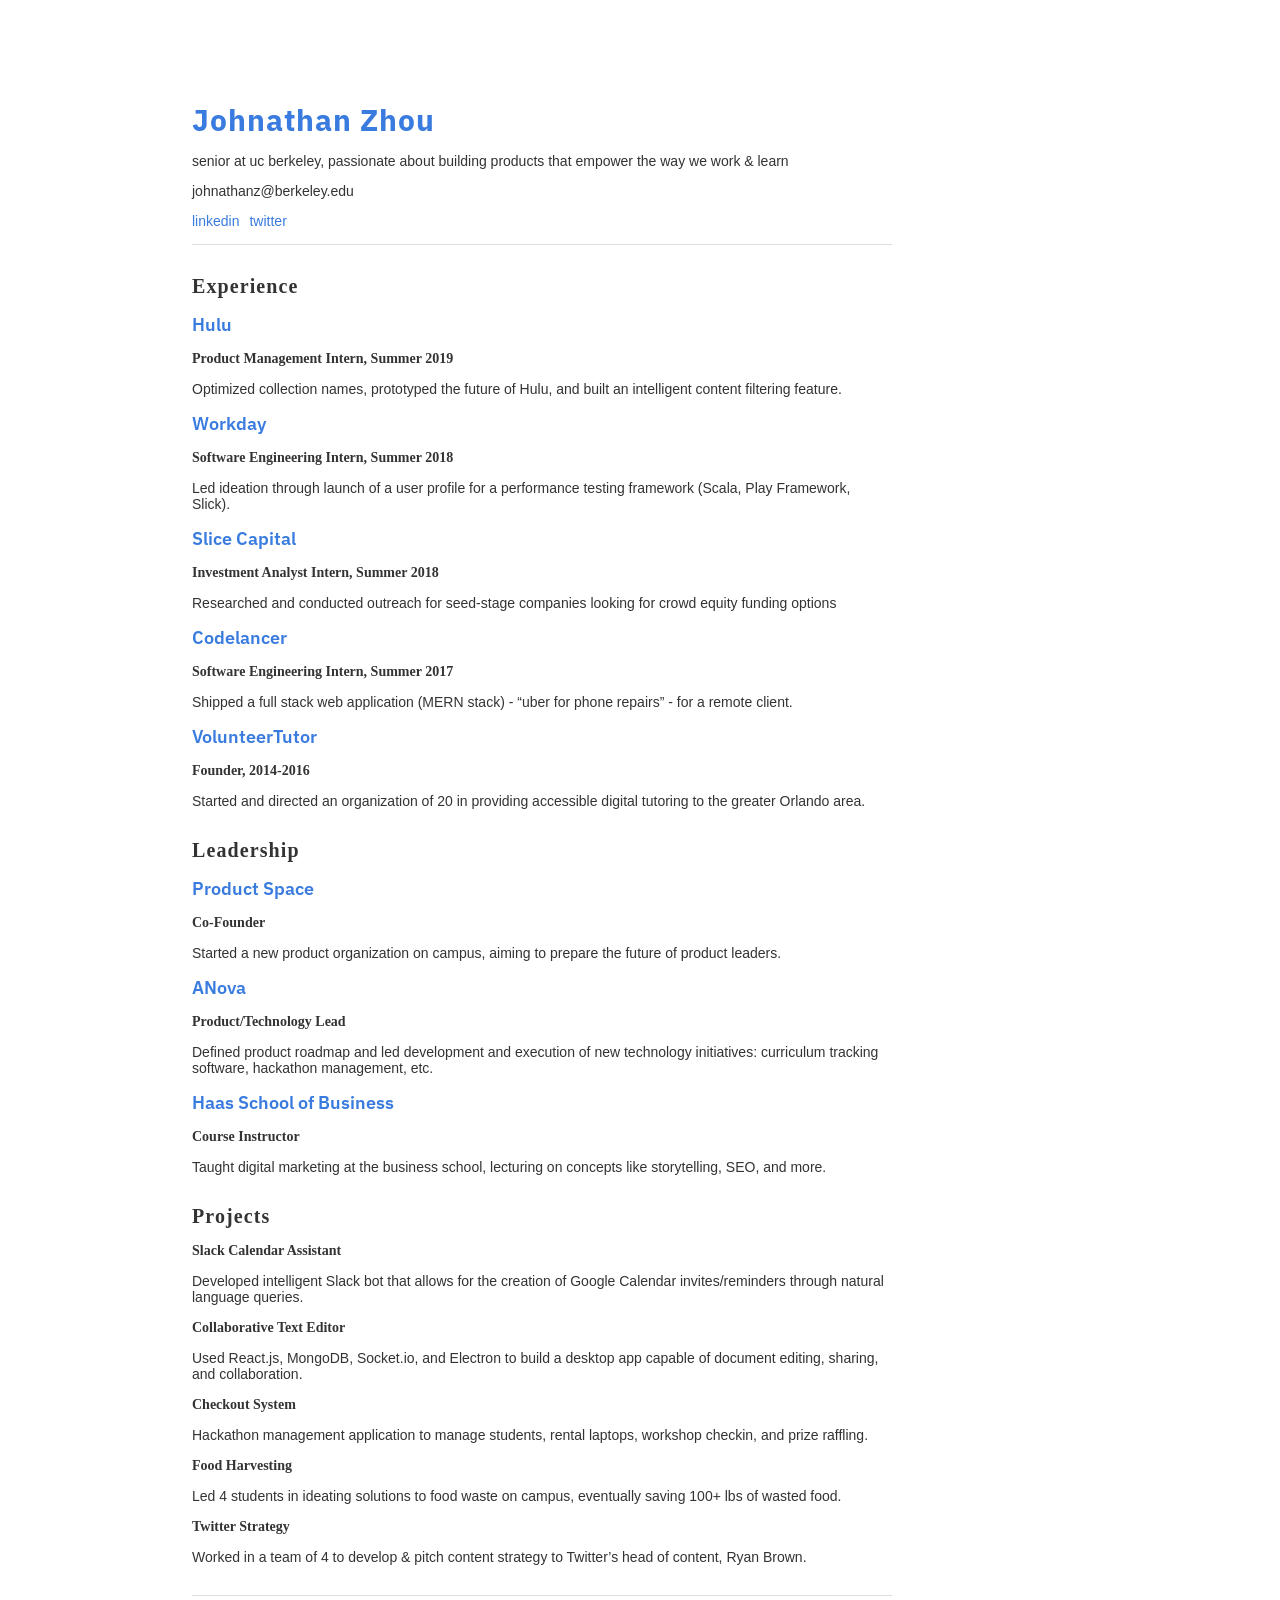
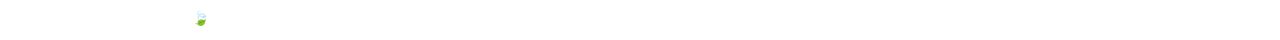
==== index.html @ 35e7fdc7 "fixed index merge" ====
<!-- Meta -->
<meta http-equiv="Content-Type" content="text/html; charset=UTF-8" />
<meta name="viewport" content="width=device-width, initial-scale=1.0, maximum-scale=1.0, user-scalable=0" />
<!-- For Google Site Verification -->
<!-- <meta name="google-site-verification" content="YuTOY7X219K3nDFGQhK0ZhWAs9W1rGL5djqGtCT5RRY" /> -->

<!-- Meta: For LinkedIn -->
<meta property='og:title' content="Johnathan Zhou" />
<meta property='og:image' content="https://ibb.co/ckx13H" />
<meta property='og:description' content="Johnathan Zhou's personal website" />
<meta property='og:url' content="https://johnathanzhou.com" />

<!-- Title -->
<title>Johnathan Zhou </title>

<link rel="shortcut icon" href="./fav.jpg">
<link rel="apple-touch-icon" href="./fav.jpg">
<link rel="apple-touch-icon" sizes="76x76" href="./fav.jpg">

<html>
  <head></head>
  <script></script>
  <link href="https://fonts.googleapis.com/css?family=IBM+Plex+Sans&display=swap" rel="stylesheet">
  <link href="https://rsms.me/inter/inter.css" rel="stylesheet">
  <link rel="stylesheet" href="./assets/css/main.css">
  <body>
    <header>
    </header>
    <div class="title"><a href="johnathanzhou.com" >Johnathan Zhou</a>       </div>
    <p>senior at uc berkeley, passionate about building products that empower the way we work & learn</p>
    <p>johnathanz@berkeley.edu </p>
    <div class="links">
      <a href="https://linkedin.com/in/johnathanz">linkedin</a>
      <a href="https://twitter.com/johnathanzhou">twitter</a>
    </div>
    <h1>Experience</h1>
    <h2><a href="https://hulu.com">Hulu</a></h2>
    <h3>Product Management Intern, Summer 2019</h3>
    <p>Optimized collection names, prototyped the future of Hulu, and built an intelligent content filtering feature.</p>
    <h2><a href="https://workday.com">Workday</a></h2>
    <h3>Software Engineering Intern, Summer 2018</h3>
    <p>Led ideation through launch of a user profile for a performance testing framework (Scala, Play Framework, Slick).</p>
    <h2><a href="https://slice.capital">Slice Capital</a></h2>
    <h3>Investment Analyst Intern, Summer 2018</h3>
    <p>Researched and conducted outreach for seed-stage companies looking for crowd equity funding options</p>
    <h2><a href="#">Codelancer</a></h2>
    <h3>Software Engineering Intern, Summer 2017</h3>
    <p>Shipped a full stack web application (MERN stack) -  “uber for phone repairs” - for a remote client.</p>
    <h2><a href="#">VolunteerTutor</a></h2>
    <h3>Founder, 2014-2016</h3>
    <p>Started and directed an organization of 20 in providing accessible digital tutoring to the greater Orlando area.</p>
    <h1>Leadership</h1>
    <h2><a href="https://productspace.org">Product Space</a></h2>
    <h3>Co-Founder</h3>
    <p>Started a new product organization on campus, aiming to prepare the future of product leaders.</p>
    <h2><a href="https://berkeleyanova.org">ANova</a></h2>
    <h3>Product/Technology Lead</h3>
    <p>Defined product roadmap and led development and execution of new technology initiatives: curriculum tracking software, hackathon management, etc. </p>
    <h2><a href="https://haas.berkeley.edu">Haas School of Business</a></h2>
    <h3>Course Instructor</h3>
    <p>Taught digital marketing at the business school, lecturing on concepts like storytelling, SEO, and more.</p>
    <h1>Projects</h1>
    <h3>Slack Calendar Assistant</h3>
    <p>Developed intelligent Slack bot that allows for the creation of Google Calendar invites/reminders through natural language queries.</p>
    <h3>Collaborative Text Editor</h3>
    <p>Used React.js, MongoDB, Socket.io, and Electron to build a desktop app capable of document editing, sharing, and collaboration.</p>
    <h3>Checkout System</h3>
    <p>Hackathon management application to manage students, rental laptops, workshop checkin, and prize raffling.</p>
    <h3>Food Harvesting</h3>
    <p>Led 4 students in ideating solutions to food waste on campus, eventually saving 100+ lbs of wasted food.</p>
        <h3>Twitter Strategy</h3>
    <p>Worked in a team of 4 to develop & pitch content strategy to Twitter’s head of content, Ryan Brown. </p>
    <footer>
      <p>🍃</p>
    </footer>
  </body>
</html>
---- assets/css/main.css ----
body {
    background-color: #fff;
    font: normal 14px "Inter", "Helvetica Neue", Helvetica, Arial, sans-serif;
    color: #333;
    max-width: 700px;
    width: 70%;
    margin-left: 15%;
    margin-top: 100px;
}

footer {
  border-top: 1px solid #ddd;
  margin-top: 30px;
}

.title {
  font-family: "IBM Plex Sans";
  font-size: 30px;
  font-weight: 900;
  letter-spacing: 1px
}

h1 {
  font: 600 20px "Inter";
  line-height: normal;
  letter-spacing: 1.1px;
  margin: 30px 0 10px 0;
}

h2 {
  font: 600 18px "IBM Plex Sans";
}

h3 {
  font: normal 14px "Inter";
  font-weight: 600;
  margin-top: 15px;
}

.links {
  display: flex;
  flex-flow: row wrap;
  list-style: none;
  padding: 0 0 15px 0;
  border-bottom: 1px solid #ddd
}

.links a {
  margin-right: 10px
}

a {
  color: #397bde;
  text-decoration: none;
  position: relative;
}

a:hover {
  background-image:-webkit-gradient(linear,left top,right top,color-stop(0,#ff4c7c),color-stop(90%,#09f));
  background-image:
    gradient(linear,left top,right        top,color-stop(0,#f22),color-stop(.15,#f2f),color-stop(.3,#22f),color-stop(.45,#2ff),color-stop(.6,#2f2),color-stop(.75,#2f2),color-stop(.9,#ff2),color-stop(1,#f22));
  color:transparent;
  -webkit-background-clip: text;
  background-clip: text;
   transition-delay:0.2s;
  transition: 1s ease;

}

a::after  {
  content:"";
  position: absolute;
  bottom: -2px;
  left:0%;
  width: 0;
  height: 1px;
  background-image:-webkit-gradient(linear,left top,right top,color-stop(0,#ff4c7c),color-stop(90%,#09f));  transform-origin:left;
  transition:width 0.7s ease;
}

a:hover::after {
    width:100%;
}
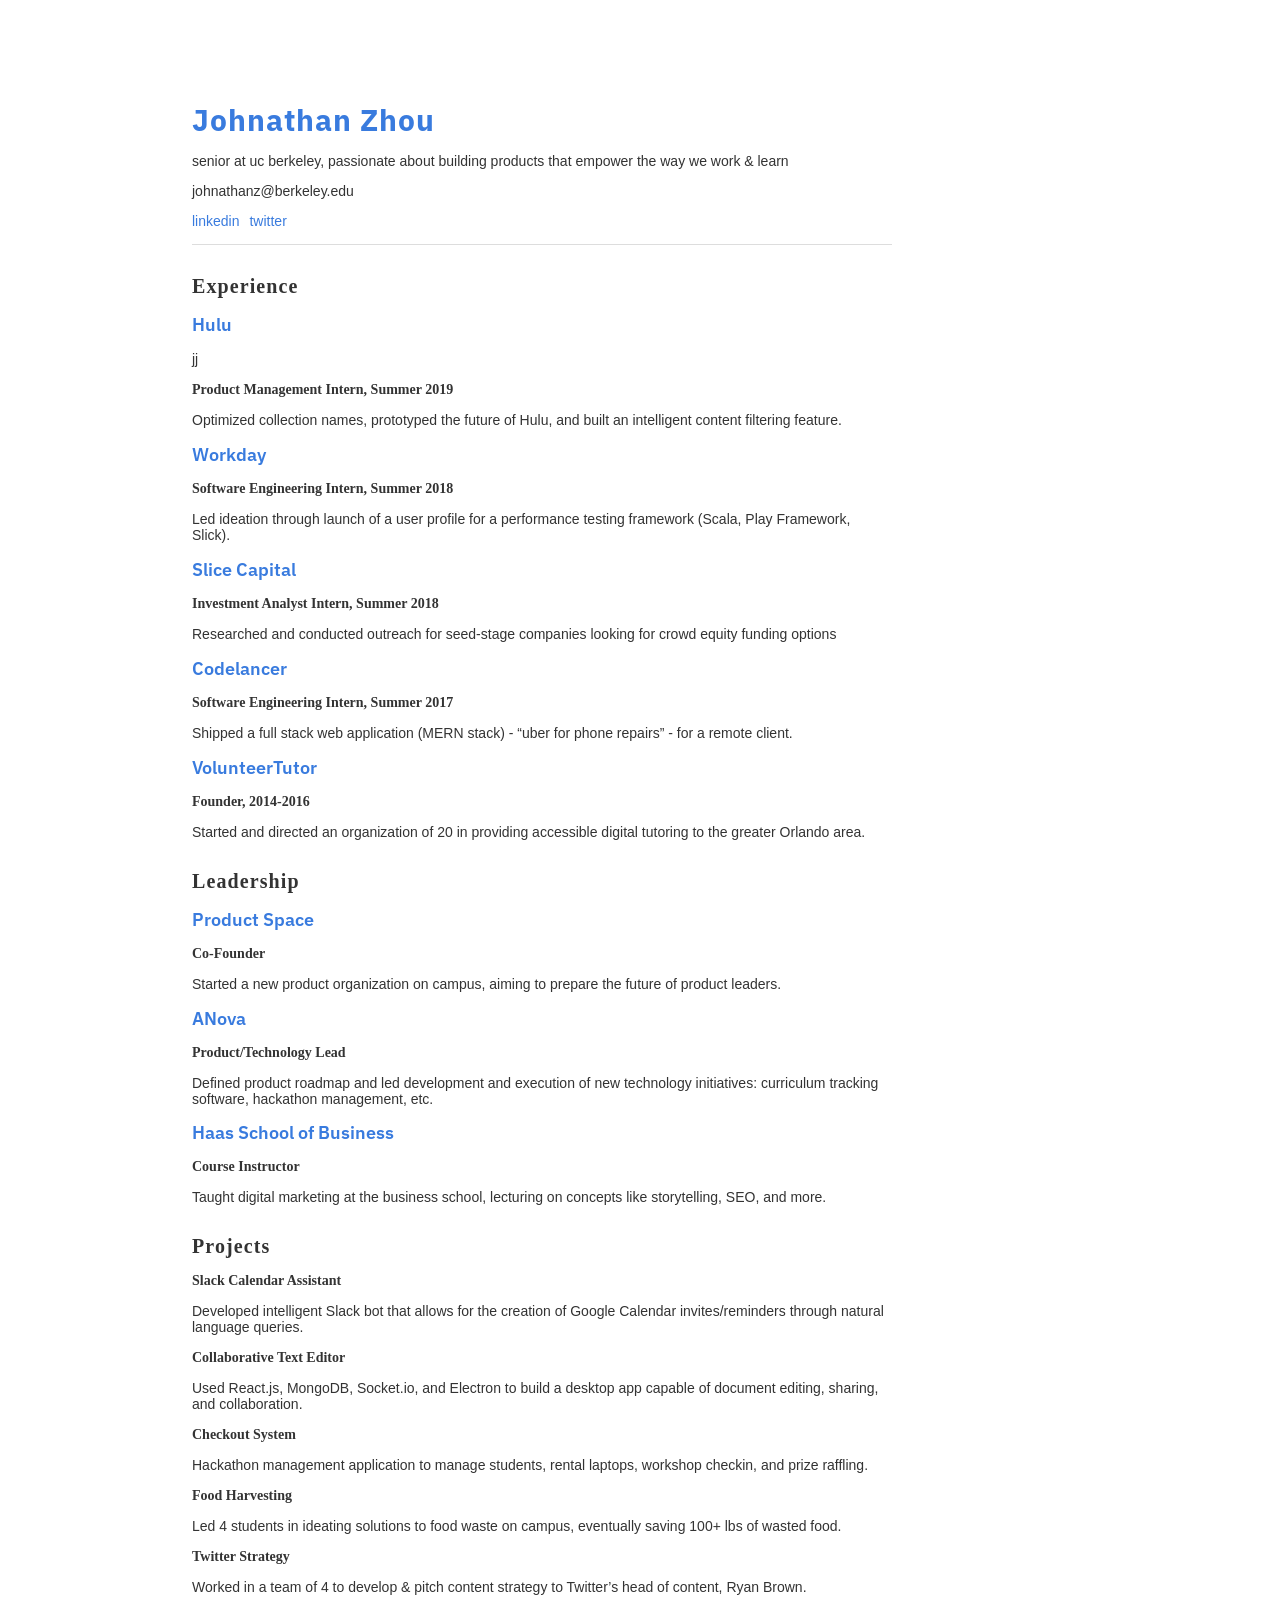
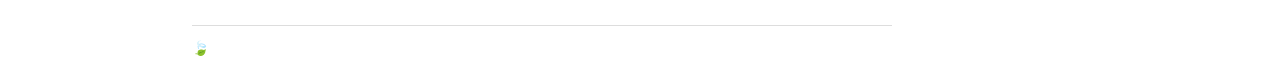
==== commit 87d09449: "added target=blank and fixed self directing home click" ====
--- a/index.html
+++ b/index.html
@@ -28,37 +28,37 @@
   <body>
     <header>
     </header>
-    <div class="title"><a href="johnathanzhou.com" >Johnathan Zhou</a>       </div>
+    <div class="title"><a target="_blank" href="https://johnathanzhou.com">Johnathan Zhou</a>       </div>
     <p>senior at uc berkeley, passionate about building products that empower the way we work & learn</p>
     <p>johnathanz@berkeley.edu </p>
     <div class="links">
-      <a href="https://linkedin.com/in/johnathanz">linkedin</a>
-      <a href="https://twitter.com/johnathanzhou">twitter</a>
+      <a target="_blank" href="https://linkedin.com/in/johnathanz">linkedin</a>
+      <a target="_blank" href="https://twitter.com/johnathanzhou">twitter</a>
     </div>
     <h1>Experience</h1>
-    <h2><a href="https://hulu.com">Hulu</a></h2>
+    <h2><a target="_blank" href="https://hulu.com">Hulu</a></h2>jj
     <h3>Product Management Intern, Summer 2019</h3>
     <p>Optimized collection names, prototyped the future of Hulu, and built an intelligent content filtering feature.</p>
-    <h2><a href="https://workday.com">Workday</a></h2>
+    <h2><a target="_blank" href="https://workday.com">Workday</a></h2>
     <h3>Software Engineering Intern, Summer 2018</h3>
     <p>Led ideation through launch of a user profile for a performance testing framework (Scala, Play Framework, Slick).</p>
-    <h2><a href="https://slice.capital">Slice Capital</a></h2>
+    <h2><a target="_blank" href="https://slice.capital">Slice Capital</a></h2>
     <h3>Investment Analyst Intern, Summer 2018</h3>
     <p>Researched and conducted outreach for seed-stage companies looking for crowd equity funding options</p>
-    <h2><a href="#">Codelancer</a></h2>
+    <h2><a target="_blank" href="#">Codelancer</a></h2>
     <h3>Software Engineering Intern, Summer 2017</h3>
     <p>Shipped a full stack web application (MERN stack) -  “uber for phone repairs” - for a remote client.</p>
-    <h2><a href="#">VolunteerTutor</a></h2>
+    <h2><a target="_blank" href="#">VolunteerTutor</a></h2>
     <h3>Founder, 2014-2016</h3>
     <p>Started and directed an organization of 20 in providing accessible digital tutoring to the greater Orlando area.</p>
     <h1>Leadership</h1>
-    <h2><a href="https://productspace.org">Product Space</a></h2>
+    <h2><a target="_blank" href="https://productspace.org">Product Space</a></h2>
     <h3>Co-Founder</h3>
     <p>Started a new product organization on campus, aiming to prepare the future of product leaders.</p>
-    <h2><a href="https://berkeleyanova.org">ANova</a></h2>
+    <h2><a target="_blank" href="https://berkeleyanova.org">ANova</a></h2>
     <h3>Product/Technology Lead</h3>
     <p>Defined product roadmap and led development and execution of new technology initiatives: curriculum tracking software, hackathon management, etc. </p>
-    <h2><a href="https://haas.berkeley.edu">Haas School of Business</a></h2>
+    <h2><a target="_blank" href="https://haas.berkeley.edu">Haas School of Business</a></h2>
     <h3>Course Instructor</h3>
     <p>Taught digital marketing at the business school, lecturing on concepts like storytelling, SEO, and more.</p>
     <h1>Projects</h1>
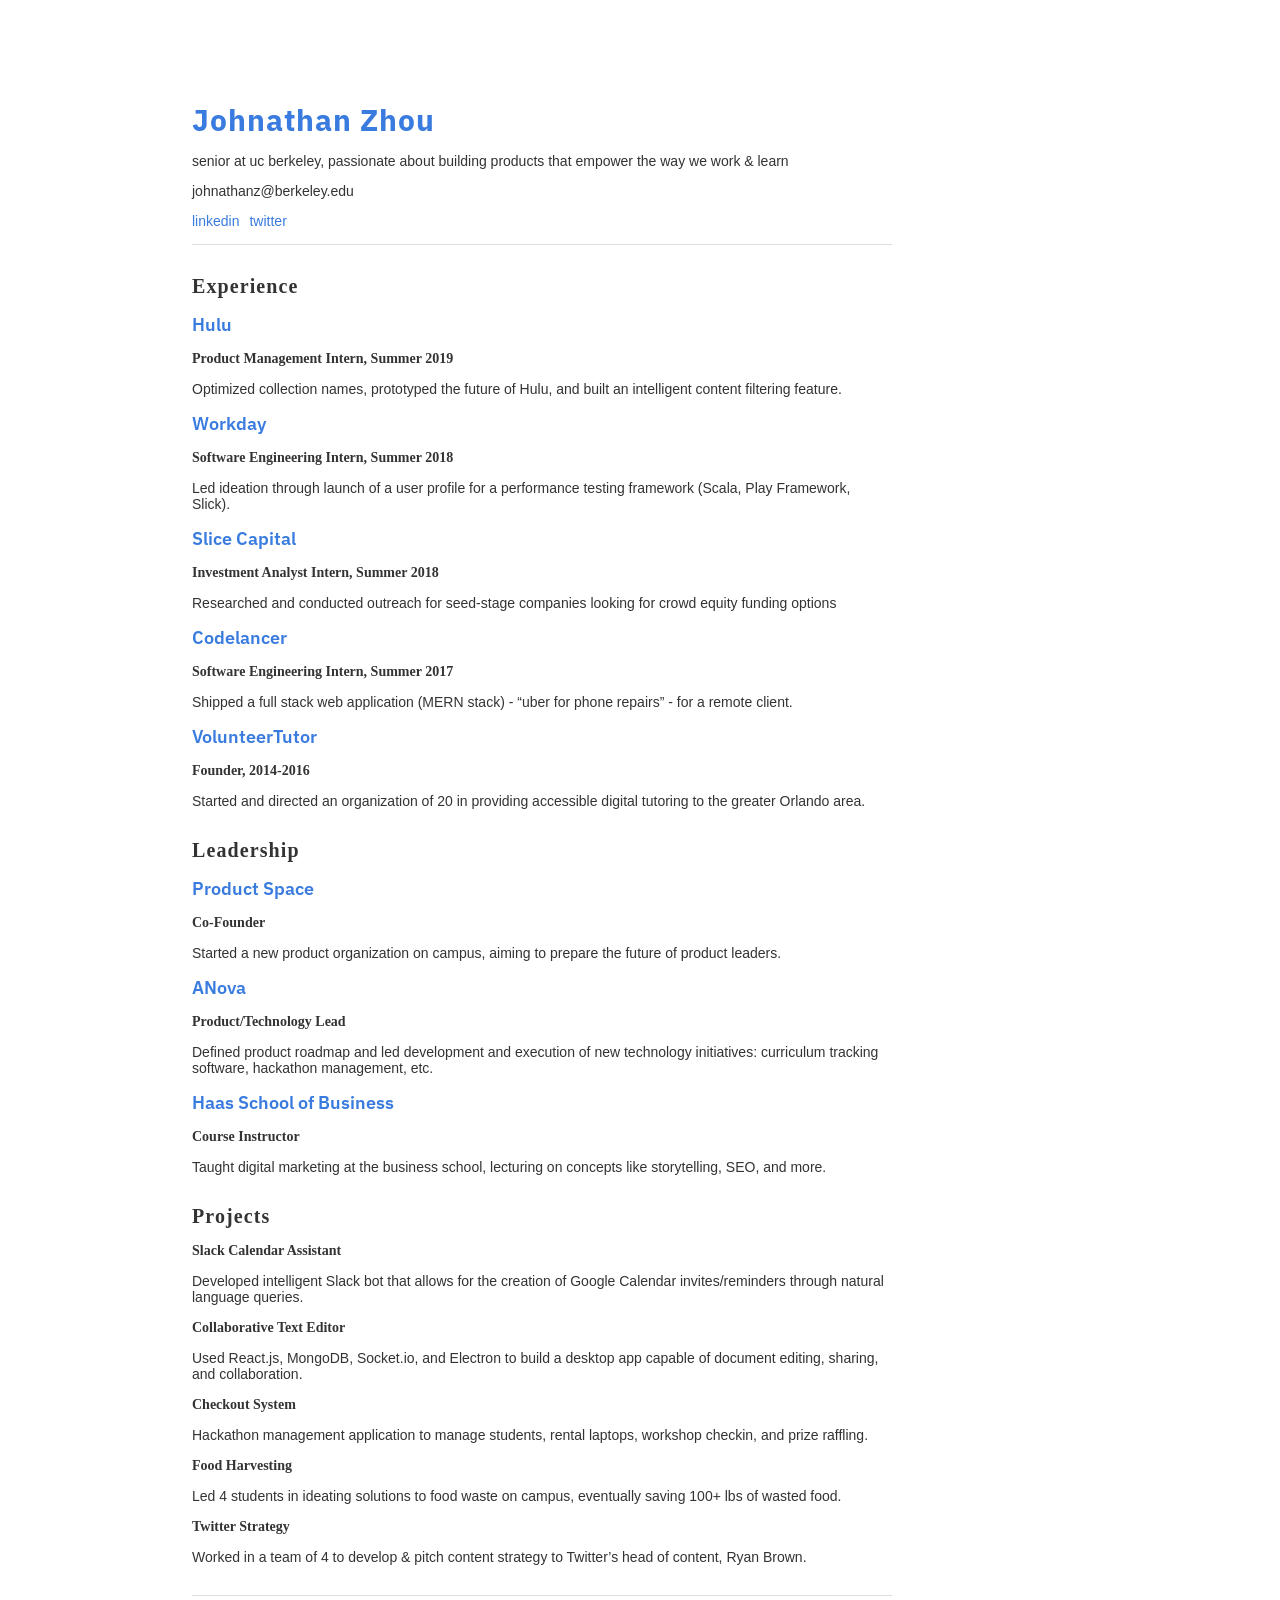
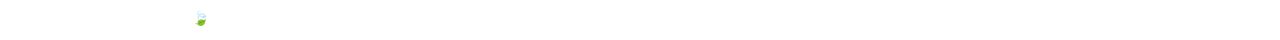
==== commit be33d6b4: "removed target blank from blank links" ====
--- a/index.html
+++ b/index.html
@@ -36,7 +36,7 @@
       <a target="_blank" href="https://twitter.com/johnathanzhou">twitter</a>
     </div>
     <h1>Experience</h1>
-    <h2><a target="_blank" href="https://hulu.com">Hulu</a></h2>jj
+    <h2><a target="_blank" href="https://hulu.com">Hulu</a></h2>
     <h3>Product Management Intern, Summer 2019</h3>
     <p>Optimized collection names, prototyped the future of Hulu, and built an intelligent content filtering feature.</p>
     <h2><a target="_blank" href="https://workday.com">Workday</a></h2>
@@ -45,10 +45,10 @@
     <h2><a target="_blank" href="https://slice.capital">Slice Capital</a></h2>
     <h3>Investment Analyst Intern, Summer 2018</h3>
     <p>Researched and conducted outreach for seed-stage companies looking for crowd equity funding options</p>
-    <h2><a target="_blank" href="#">Codelancer</a></h2>
+    <h2><a href="#">Codelancer</a></h2>
     <h3>Software Engineering Intern, Summer 2017</h3>
     <p>Shipped a full stack web application (MERN stack) -  “uber for phone repairs” - for a remote client.</p>
-    <h2><a target="_blank" href="#">VolunteerTutor</a></h2>
+    <h2><a href="#">VolunteerTutor</a></h2>
     <h3>Founder, 2014-2016</h3>
     <p>Started and directed an organization of 20 in providing accessible digital tutoring to the greater Orlando area.</p>
     <h1>Leadership</h1>
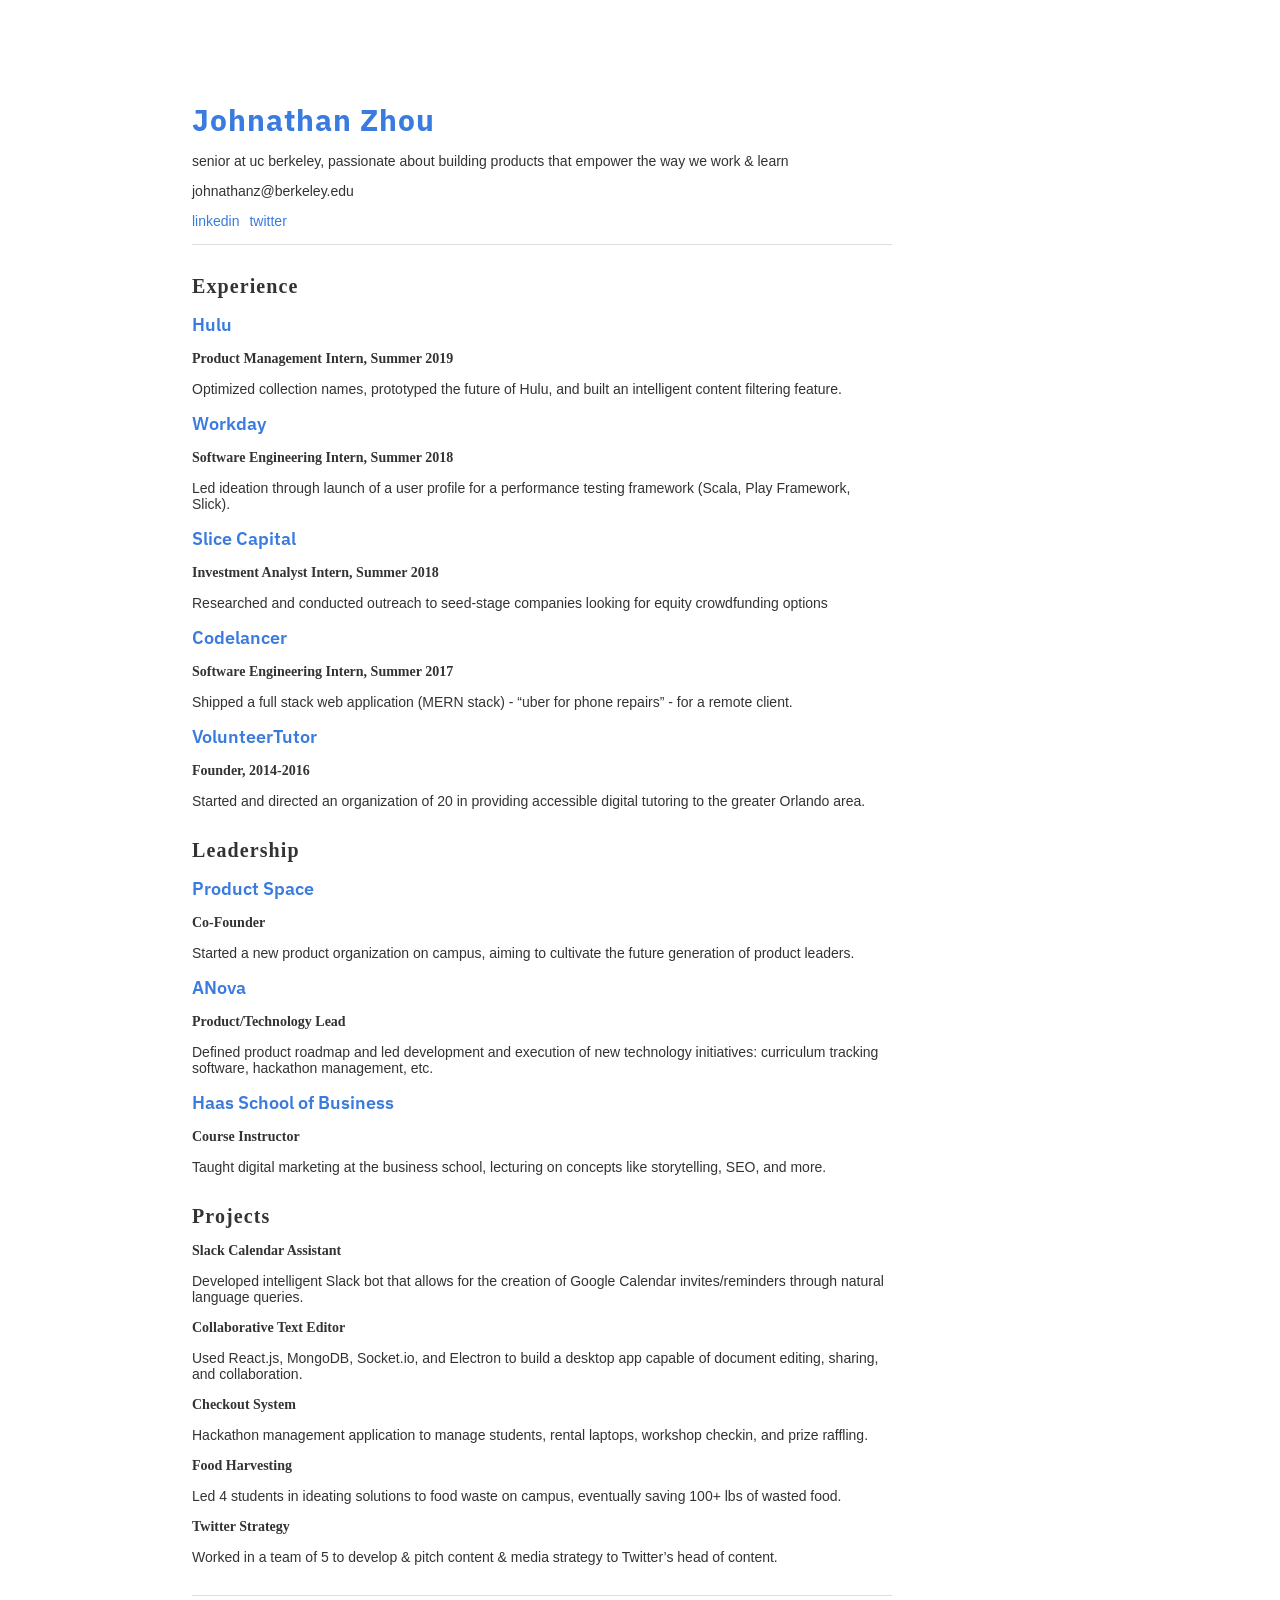
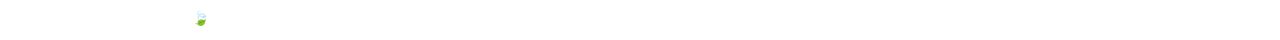
==== commit 565687ab: "fixed a couple things in content" ====
--- a/index.html
+++ b/index.html
@@ -28,7 +28,7 @@
   <body>
     <header>
     </header>
-    <div class="title"><a target="_blank" href="https://johnathanzhou.com">Johnathan Zhou</a>       </div>
+    <div class="title"><a href="https://johnathanzhou.com">Johnathan Zhou</a></div>
     <p>senior at uc berkeley, passionate about building products that empower the way we work & learn</p>
     <p>johnathanz@berkeley.edu </p>
     <div class="links">
@@ -44,7 +44,7 @@
     <p>Led ideation through launch of a user profile for a performance testing framework (Scala, Play Framework, Slick).</p>
     <h2><a target="_blank" href="https://slice.capital">Slice Capital</a></h2>
     <h3>Investment Analyst Intern, Summer 2018</h3>
-    <p>Researched and conducted outreach for seed-stage companies looking for crowd equity funding options</p>
+    <p>Researched and conducted outreach to seed-stage companies looking for equity crowdfunding options</p>
     <h2><a href="#">Codelancer</a></h2>
     <h3>Software Engineering Intern, Summer 2017</h3>
     <p>Shipped a full stack web application (MERN stack) -  “uber for phone repairs” - for a remote client.</p>
@@ -54,7 +54,7 @@
     <h1>Leadership</h1>
     <h2><a target="_blank" href="https://productspace.org">Product Space</a></h2>
     <h3>Co-Founder</h3>
-    <p>Started a new product organization on campus, aiming to prepare the future of product leaders.</p>
+    <p>Started a new product organization on campus, aiming to cultivate the future generation of product leaders.</p>
     <h2><a target="_blank" href="https://berkeleyanova.org">ANova</a></h2>
     <h3>Product/Technology Lead</h3>
     <p>Defined product roadmap and led development and execution of new technology initiatives: curriculum tracking software, hackathon management, etc. </p>
@@ -70,8 +70,8 @@
     <p>Hackathon management application to manage students, rental laptops, workshop checkin, and prize raffling.</p>
     <h3>Food Harvesting</h3>
     <p>Led 4 students in ideating solutions to food waste on campus, eventually saving 100+ lbs of wasted food.</p>
-        <h3>Twitter Strategy</h3>
-    <p>Worked in a team of 4 to develop & pitch content strategy to Twitter’s head of content, Ryan Brown. </p>
+    <h3>Twitter Strategy</h3>
+    <p>Worked in a team of 5 to develop & pitch content & media strategy to Twitter’s head of content. </p>
     <footer>
       <p>🍃</p>
     </footer>
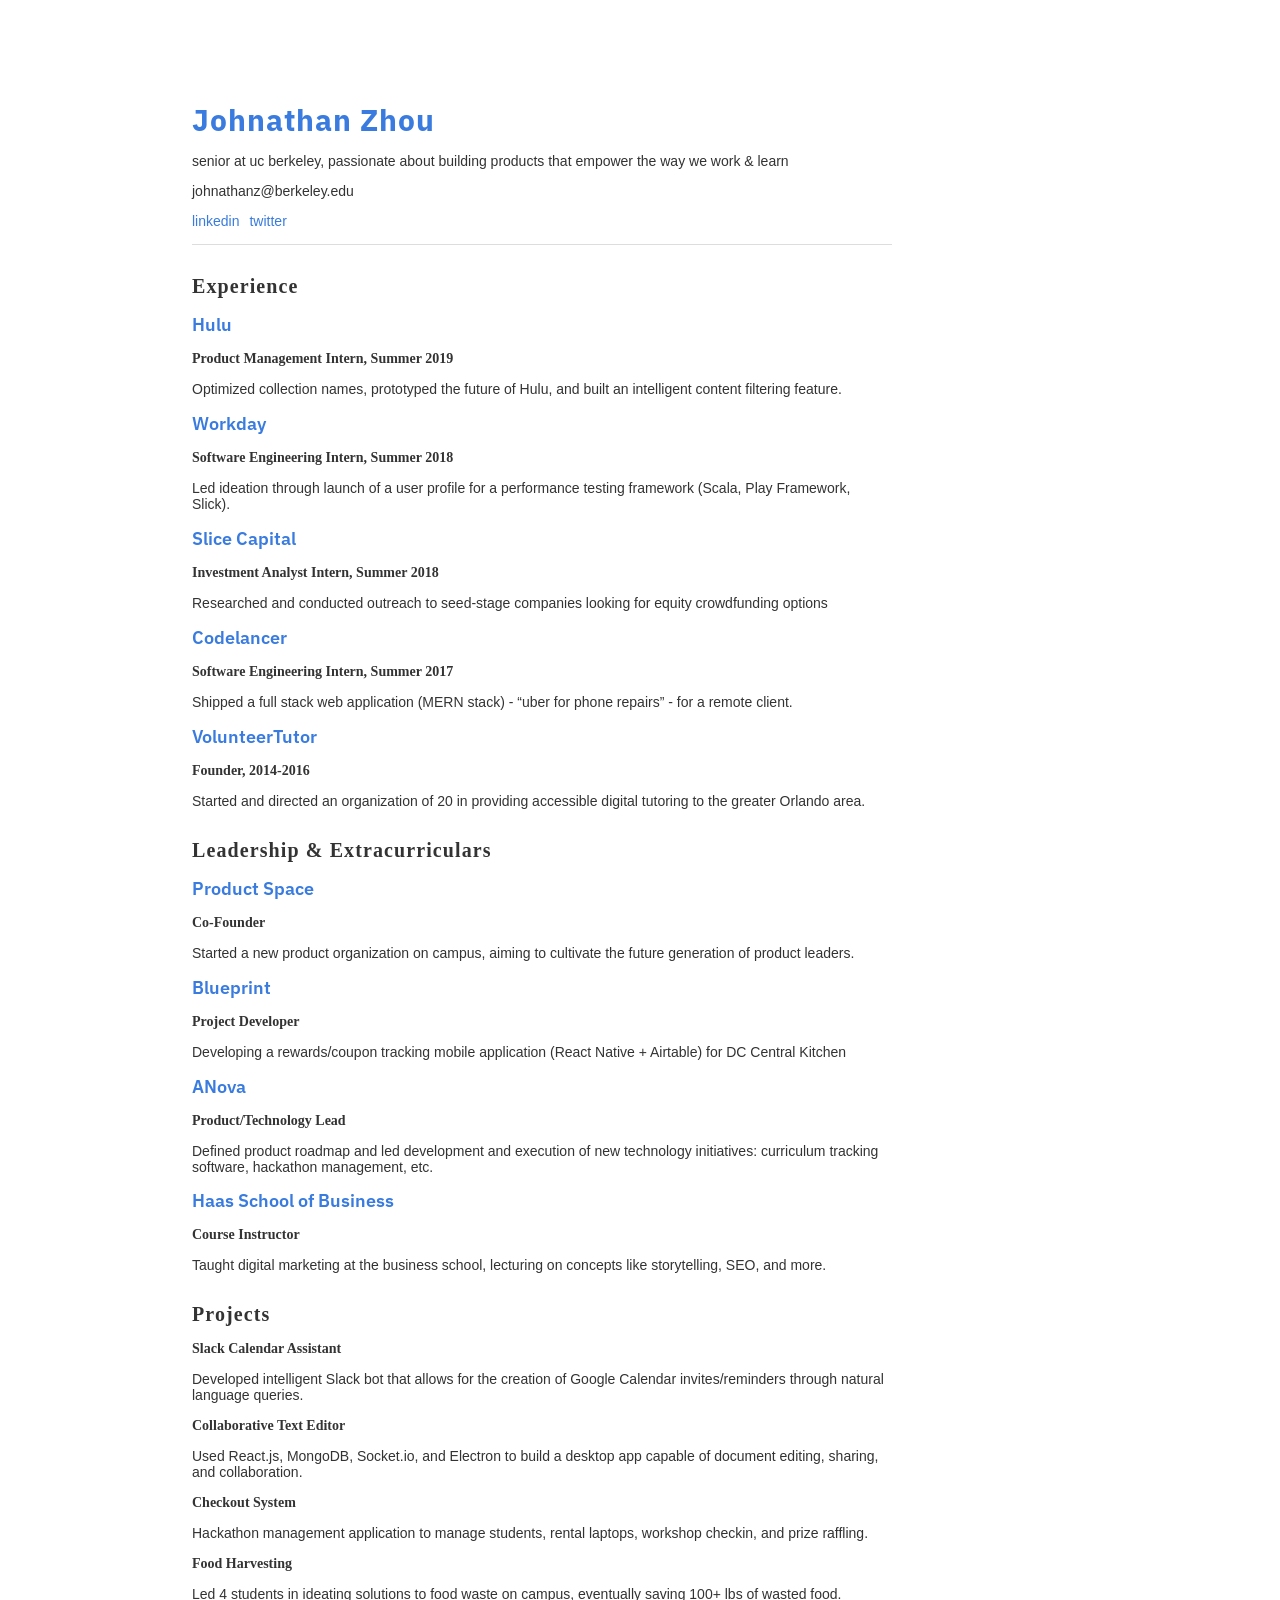
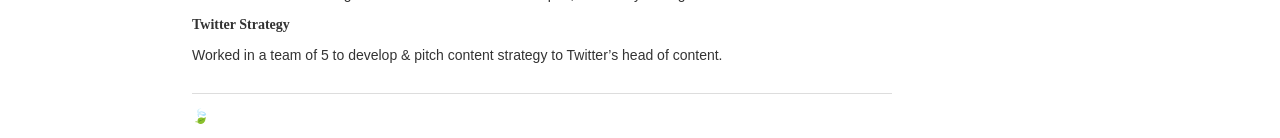
==== commit b70a1cb4: "Fall 2019 updates" ====
--- a/index.html
+++ b/index.html
@@ -51,10 +51,13 @@
     <h2><a href="#">VolunteerTutor</a></h2>
     <h3>Founder, 2014-2016</h3>
     <p>Started and directed an organization of 20 in providing accessible digital tutoring to the greater Orlando area.</p>
-    <h1>Leadership</h1>
+    <h1>Leadership & Extracurriculars</h1>
     <h2><a target="_blank" href="https://productspace.org">Product Space</a></h2>
     <h3>Co-Founder</h3>
     <p>Started a new product organization on campus, aiming to cultivate the future generation of product leaders.</p>
+    <h2><a target="_blank" href="https://calblueprint.org">Blueprint</a></h2>
+    <h3>Project Developer</h3>
+    <p>Developing a rewards/coupon tracking mobile application (React Native + Airtable) for DC Central Kitchen</p>
     <h2><a target="_blank" href="https://berkeleyanova.org">ANova</a></h2>
     <h3>Product/Technology Lead</h3>
     <p>Defined product roadmap and led development and execution of new technology initiatives: curriculum tracking software, hackathon management, etc. </p>
@@ -71,7 +74,7 @@
     <h3>Food Harvesting</h3>
     <p>Led 4 students in ideating solutions to food waste on campus, eventually saving 100+ lbs of wasted food.</p>
     <h3>Twitter Strategy</h3>
-    <p>Worked in a team of 5 to develop & pitch content & media strategy to Twitter’s head of content. </p>
+    <p>Worked in a team of 5 to develop & pitch content strategy to Twitter’s head of content. </p>
     <footer>
       <p>🍃</p>
     </footer>
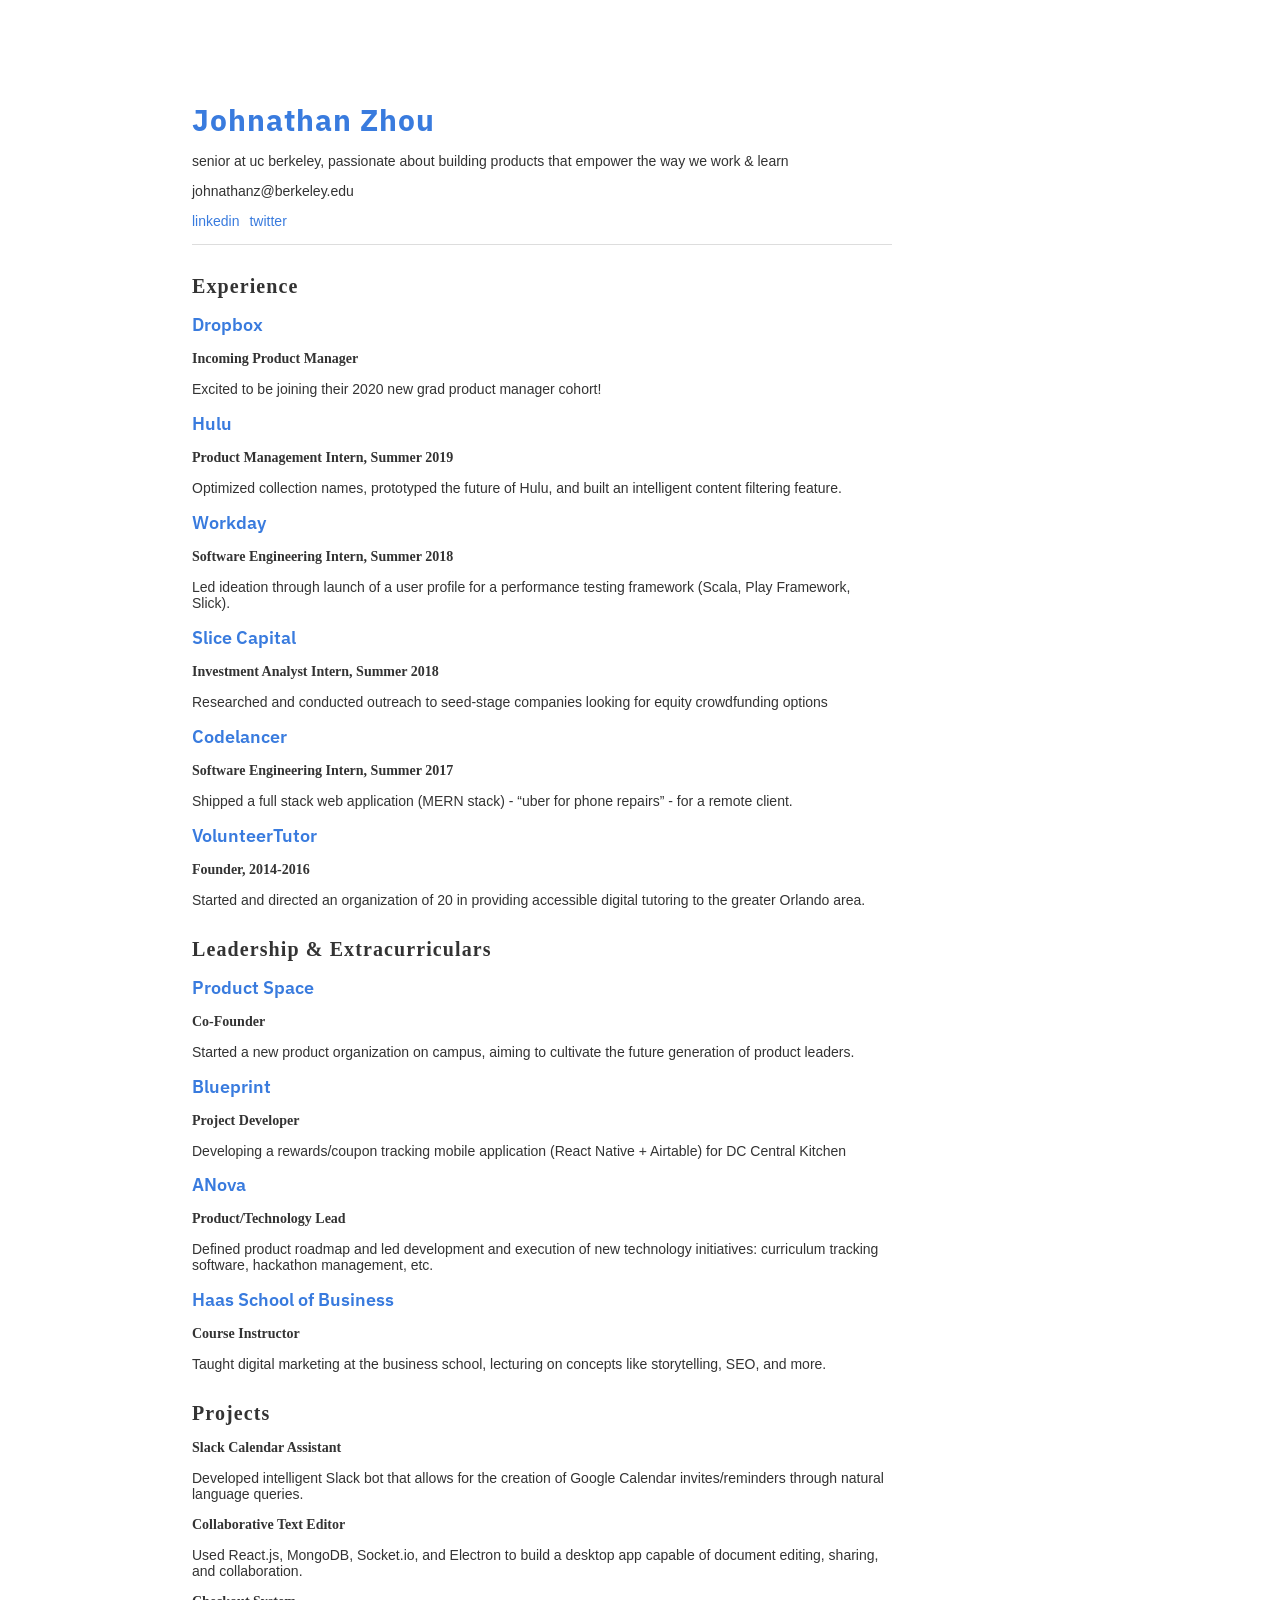
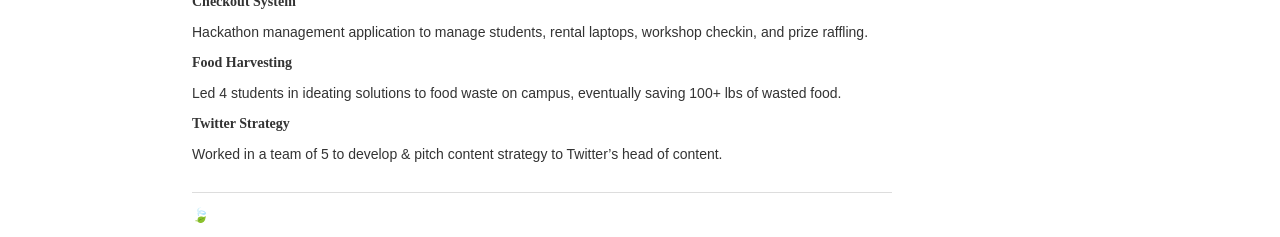
==== commit efc38374: "updated with dbx" ====
--- a/index.html
+++ b/index.html
@@ -36,6 +36,9 @@
       <a target="_blank" href="https://twitter.com/johnathanzhou">twitter</a>
     </div>
     <h1>Experience</h1>
+    <h2><a target="_blank" href="https://dropbox.com.com">Dropbox</a></h2>
+    <h3>Incoming Product Manager</h3>
+    <p>Excited to be joining their 2020 new grad product manager cohort!</p>
     <h2><a target="_blank" href="https://hulu.com">Hulu</a></h2>
     <h3>Product Management Intern, Summer 2019</h3>
     <p>Optimized collection names, prototyped the future of Hulu, and built an intelligent content filtering feature.</p>
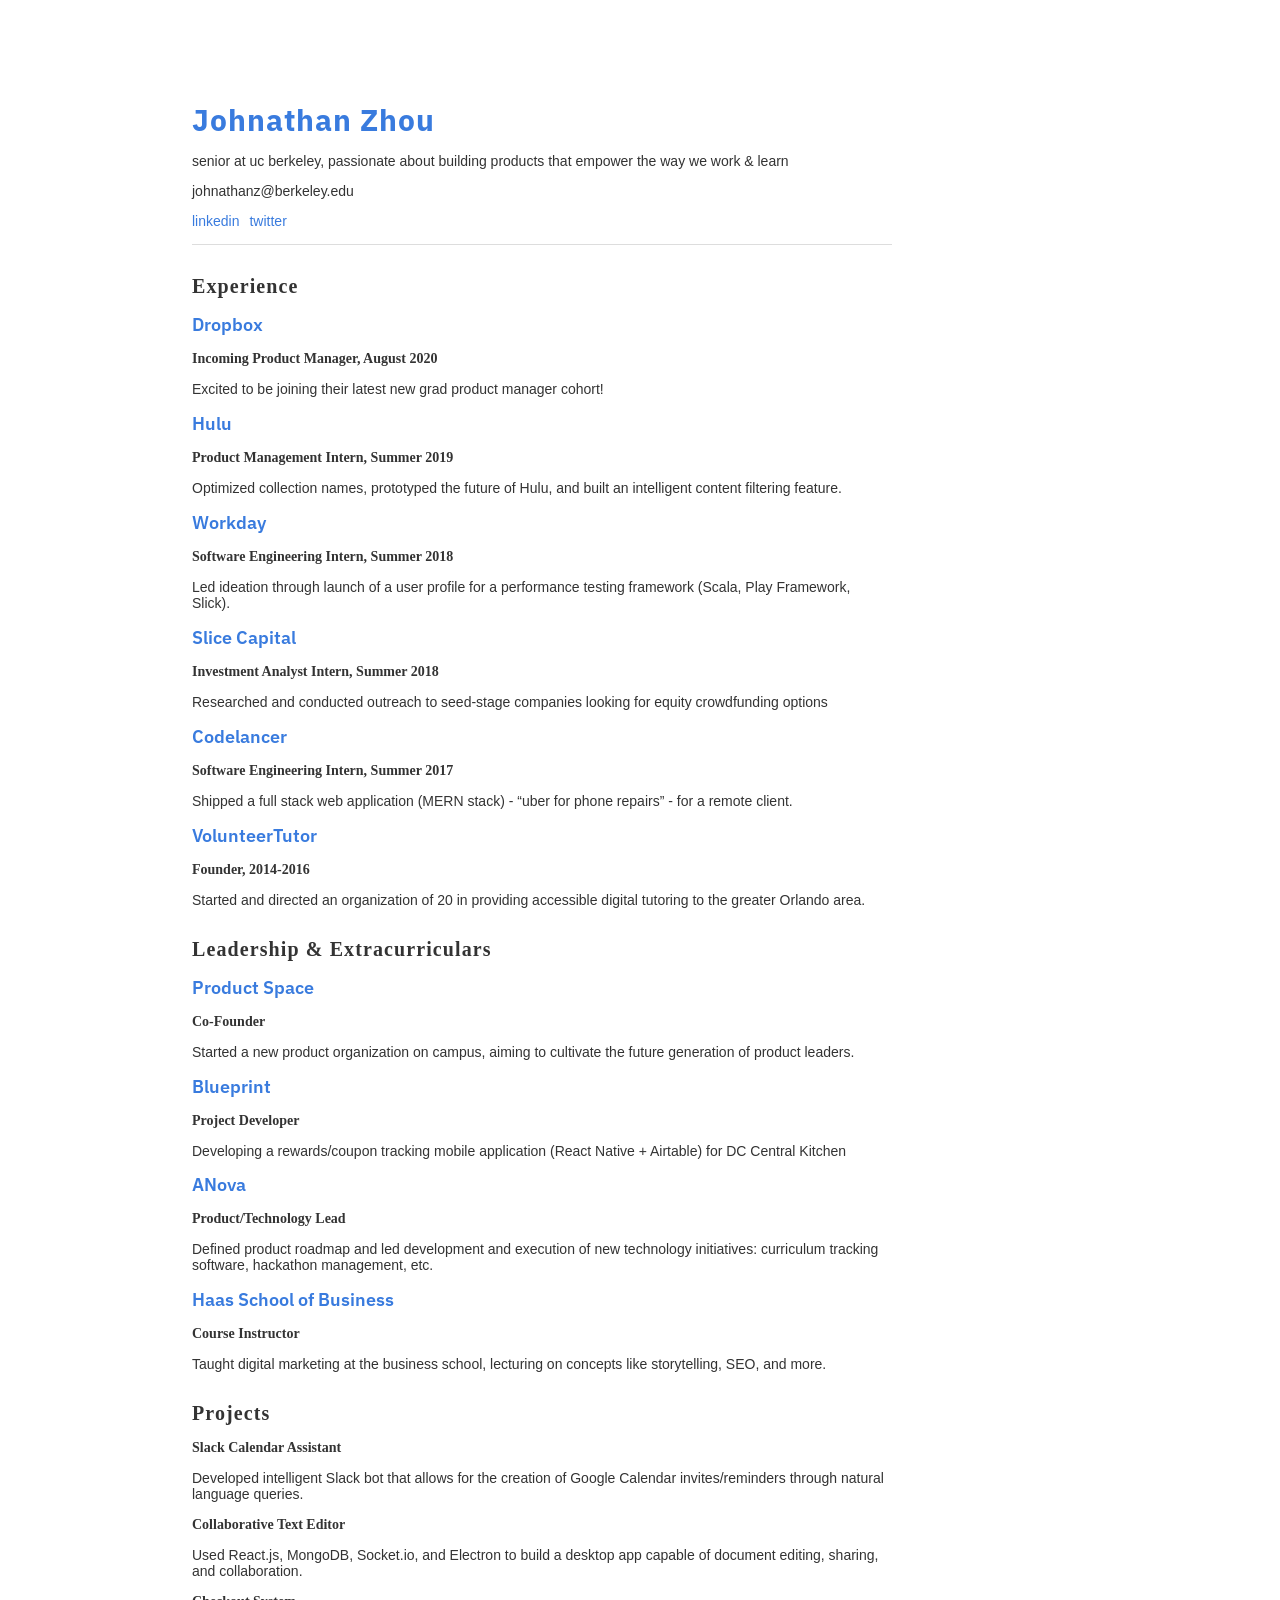
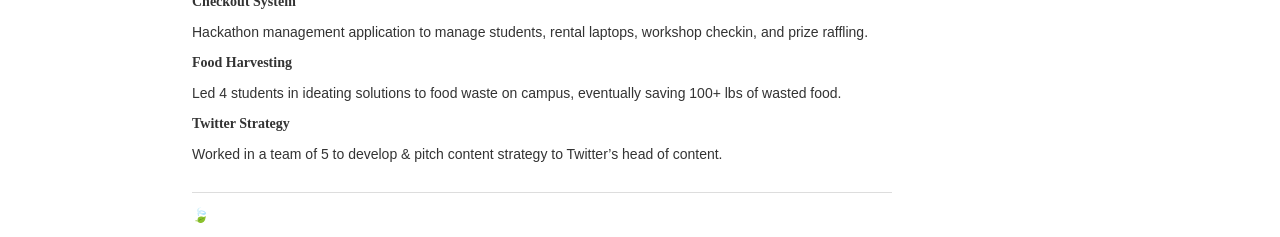
==== commit 825f9c90: "broken link fix" ====
--- a/index.html
+++ b/index.html
@@ -36,9 +36,9 @@
       <a target="_blank" href="https://twitter.com/johnathanzhou">twitter</a>
     </div>
     <h1>Experience</h1>
-    <h2><a target="_blank" href="https://dropbox.com.com">Dropbox</a></h2>
-    <h3>Incoming Product Manager</h3>
-    <p>Excited to be joining their 2020 new grad product manager cohort!</p>
+    <h2><a target="_blank" href="https://dropbox.com">Dropbox</a></h2>
+    <h3>Incoming Product Manager, August 2020</h3>
+    <p>Excited to be joining their latest new grad product manager cohort!</p>
     <h2><a target="_blank" href="https://hulu.com">Hulu</a></h2>
     <h3>Product Management Intern, Summer 2019</h3>
     <p>Optimized collection names, prototyped the future of Hulu, and built an intelligent content filtering feature.</p>
